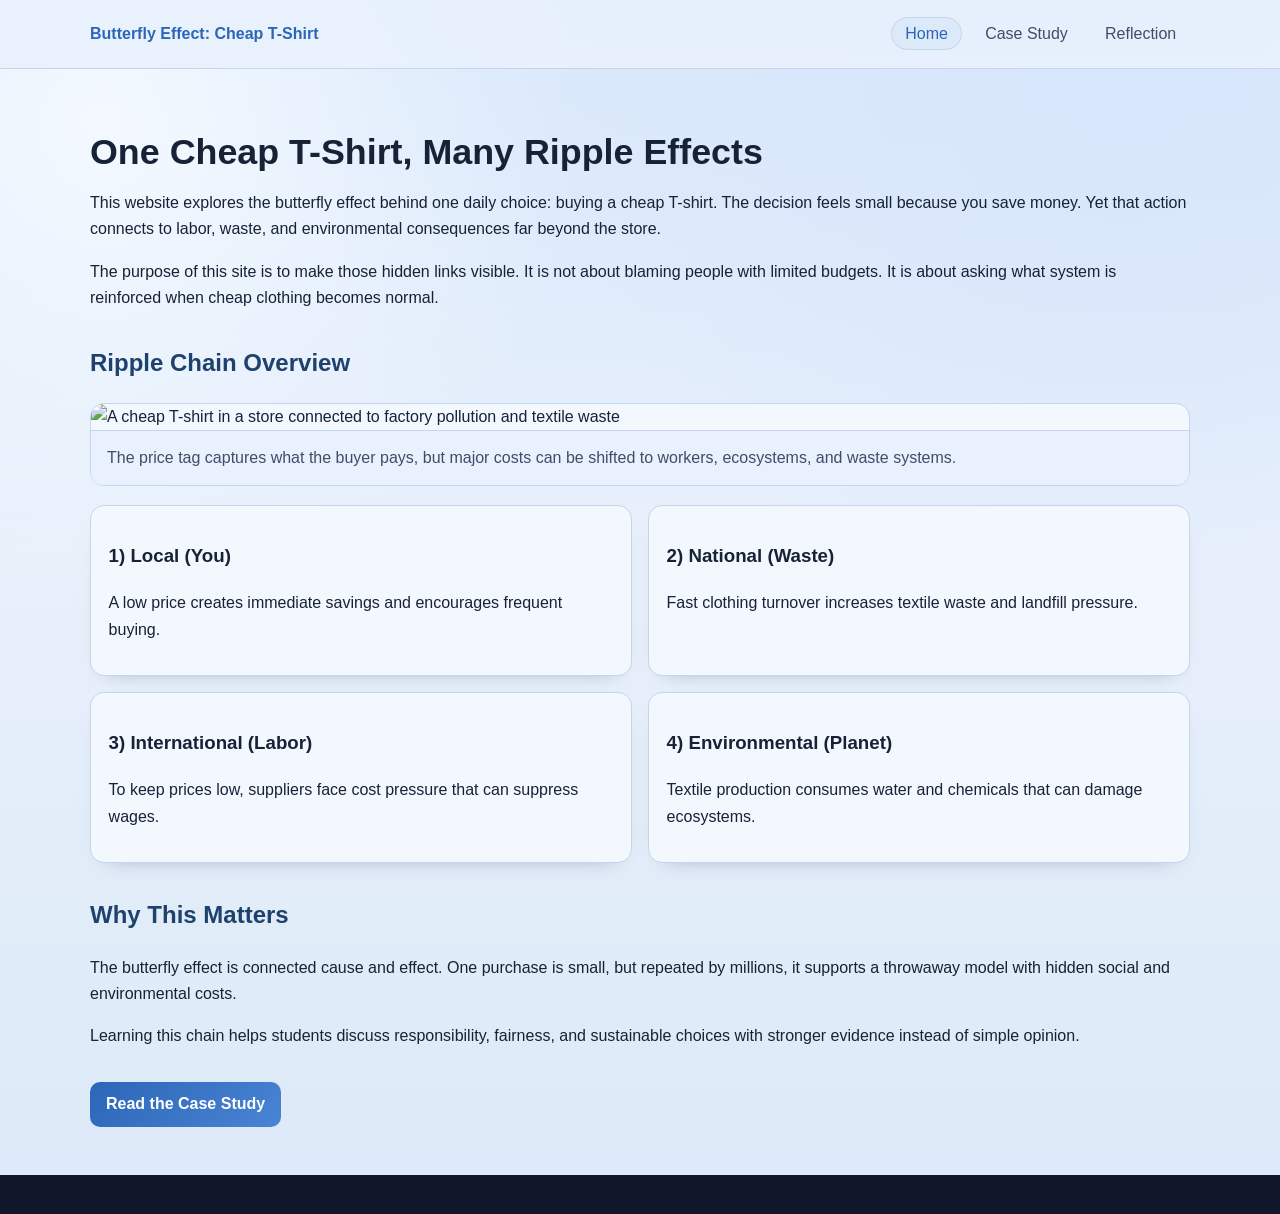
==== index.html @ c1b370d9 "LE SITE" ====
<!DOCTYPE html>
<html lang="en">
<head>
  <meta charset="UTF-8" />
  <meta name="viewport" content="width=device-width, initial-scale=1.0" />
  <title>Cheap T-Shirt, Big Consequences</title>
  <link rel="icon" type="image/png" href="assets/favicon.png" />
  <link rel="stylesheet" href="styles.css" />
</head>
<body>
  <header class="site-header">
    <nav class="nav container">
      <a class="logo" href="index.html">Butterfly Effect: Cheap T-Shirt</a>
      <ul class="nav-links">
        <li><a data-page="home" href="index.html">Home</a></li>
        <li><a data-page="case" href="case-study.html">Case Study</a></li>
        <li><a data-page="reflection" href="reflection.html">Reflection</a></li>
      </ul>
    </nav>
  </header>

  <main>
    <section class="hero container reveal">
      <h1>One Cheap T-Shirt, Many Ripple Effects</h1>
      <p>
        This website explores the butterfly effect behind one daily choice: buying a cheap T-shirt.
        The decision feels small because you save money. Yet that action connects to labor, waste,
        and environmental consequences far beyond the store.
      </p>
      <p>
        The purpose of this site is to make those hidden links visible. It is not about blaming people with
        limited budgets. It is about asking what system is reinforced when cheap clothing becomes normal.
      </p>
    </section>

    <section class="container reveal">
      <h2>Ripple Chain Overview</h2>
      <figure class="feature-visual">
        <img
          src="assets/depressionillustration.png"
          alt="A cheap T-shirt in a store connected to factory pollution and textile waste"
          loading="lazy"
        />
        <figcaption>
          The price tag captures what the buyer pays, but major costs can be shifted to workers, ecosystems,
          and waste systems.
        </figcaption>
      </figure>
      <div class="ripple-grid">
        <article class="card step">
          <h3>1) Local (You)</h3>
          <p>
            A low price creates immediate savings and encourages frequent buying.
          </p>
        </article>
        <article class="card step">
          <h3>2) National (Waste)</h3>
          <p>
            Fast clothing turnover increases textile waste and landfill pressure.
          </p>
        </article>
        <article class="card step">
          <h3>3) International (Labor)</h3>
          <p>
            To keep prices low, suppliers face cost pressure that can suppress wages.
          </p>
        </article>
        <article class="card step">
          <h3>4) Environmental (Planet)</h3>
          <p>
            Textile production consumes water and chemicals that can damage ecosystems.
          </p>
        </article>
      </div>
    </section>

    <section class="container reveal">
      <h2>Why This Matters</h2>
      <p>
        The butterfly effect is connected cause and effect. One purchase is small, but repeated by millions,
        it supports a throwaway model with hidden social and environmental costs.
      </p>
      <p>
        Learning this chain helps students discuss responsibility, fairness, and sustainable choices with stronger evidence instead of simple opinion.
      </p>
      <a class="button" href="case-study.html">Read the Case Study</a>
    </section>
  </main>

  <footer class="site-footer">
  </footer>

  <script src="script.js"></script>
</body>
</html>
---- styles.css ----
:root {
  --bg: #e8f0fb;
  --surface: #f3f8ff;
  --text: #172236;
  --muted: #3f4d68;
  --primary: #2b66b8;
  --secondary: #e16c46;
  --accent: #1c8f74;
  --border: #c5d5eb;
}

* {
  box-sizing: border-box;
}

body {
  margin: 0;
  font-family: "Segoe UI", Tahoma, Geneva, Verdana, sans-serif;
  color: var(--text);
  background:
    radial-gradient(circle at 8% 10%, #f4f9ff 0%, rgba(244, 249, 255, 0) 30%),
    radial-gradient(circle at 88% 6%, #d8e6fb 0%, rgba(216, 230, 251, 0) 35%),
    linear-gradient(180deg, #d7e7fb 0%, var(--bg) 45%, #dce9f8 100%);
  line-height: 1.65;
}

.container {
  width: min(1100px, 92%);
  margin: 0 auto;
}

.site-header {
  position: sticky;
  top: 0;
  z-index: 5;
  background: rgba(232, 241, 252, 0.9);
  backdrop-filter: blur(6px);
  border-bottom: 1px solid var(--border);
}

.nav {
  display: flex;
  justify-content: space-between;
  align-items: center;
  min-height: 68px;
  gap: 1rem;
}

.logo {
  text-decoration: none;
  color: var(--primary);
  font-weight: 700;
}

.nav-links {
  list-style: none;
  display: flex;
  gap: 0.6rem;
  padding: 0;
  margin: 0;
}

.nav-links a {
  text-decoration: none;
  color: var(--muted);
  padding: 0.45rem 0.8rem;
  border-radius: 999px;
  border: 1px solid transparent;
  transition: 0.2s ease;
}

.nav-links a:hover,
.nav-links a.active {
  color: var(--primary);
  border-color: var(--border);
  background: #dce9f8;
}

main {
  padding: 2rem 0 3rem;
}

.hero h1,
h1 {
  font-size: clamp(1.8rem, 2.8vw, 2.7rem);
  line-height: 1.2;
  margin-bottom: 0.8rem;
}

h2 {
  margin-top: 2rem;
  color: #1f416d;
}

.card {
  background: var(--surface);
  border: 1px solid var(--border);
  border-radius: 14px;
  padding: 1rem 1.1rem;
  box-shadow: 0 10px 20px -18px rgba(23, 34, 54, 0.5);
}

.ripple-grid,
.idea-grid {
  display: grid;
  grid-template-columns: repeat(2, minmax(0, 1fr));
  gap: 1rem;
}

.timeline {
  display: grid;
  gap: 1rem;
}

.feature-visual {
  margin: 1rem 0 1.2rem;
  background: var(--surface);
  border: 1px solid var(--border);
  border-radius: 14px;
  overflow: hidden;
}

.feature-visual img {
  display: block;
  width: 100%;
  height: auto;
}

.feature-visual figcaption {
  margin: 0;
  padding: 0.85rem 1rem;
  color: var(--muted);
  background: #e8f1fd;
  border-top: 1px solid var(--border);
}

.step-icon {
  display: inline-flex;
  width: 1.8rem;
  height: 1.8rem;
  align-items: center;
  justify-content: center;
  margin-right: 0.35rem;
  border-radius: 50%;
  background: #dde9f8;
  font-size: 1rem;
  vertical-align: -0.2rem;
}

.step {
  position: relative;
}

.button {
  display: inline-block;
  margin-top: 1rem;
  text-decoration: none;
  color: #fff;
  background: linear-gradient(135deg, var(--primary), #4a84d4);
  padding: 0.6rem 1rem;
  border-radius: 10px;
  font-weight: 600;
}

.questions ul {
  margin-top: 0.6rem;
  padding-left: 1.3rem;
}

.questions li {
  margin: 0.5rem 0;
}

.interactive input[type="range"] {
  -webkit-appearance: none;
  appearance: none;
  width: 100%;
  margin: 0.8rem 0;
  height: 0.45rem;
  border-radius: 999px;
  border: 1px solid #c8d8ee;
  background: linear-gradient(90deg, #9fc3f1, #f3a085);
  cursor: pointer;
}

.interactive input[type="range"]::-webkit-slider-thumb {
  -webkit-appearance: none;
  appearance: none;
  width: 1rem;
  height: 1rem;
  border-radius: 50%;
  background: #fff;
  border: 2px solid var(--secondary);
  box-shadow: 0 2px 6px rgba(23, 34, 54, 0.25);
}

.interactive input[type="range"]::-moz-range-thumb {
  width: 1rem;
  height: 1rem;
  border-radius: 50%;
  background: #fff;
  border: 2px solid var(--secondary);
  box-shadow: 0 2px 6px rgba(23, 34, 54, 0.25);
}

.impact-message {
  border-left: 4px solid var(--accent);
  padding-left: 0.8rem;
  color: #106b54;
  font-weight: 600;
}

.site-footer {
  background: #12162b;
  color: #dbe1ff;
  padding: 1.2rem 0;
}

.footer-content {
  display: flex;
  flex-wrap: wrap;
  justify-content: space-between;
  gap: 0.8rem;
  font-size: 0.92rem;
}

.reveal {
  opacity: 0;
  transform: translateY(14px);
  transition: opacity 0.55s ease, transform 0.55s ease;
}

.reveal.show {
  opacity: 1;
  transform: translateY(0);
}

@media (max-width: 800px) {
  .ripple-grid,
  .idea-grid {
    grid-template-columns: 1fr;
  }

  .nav {
    flex-direction: column;
    justify-content: center;
    padding: 0.6rem 0;
  }
}
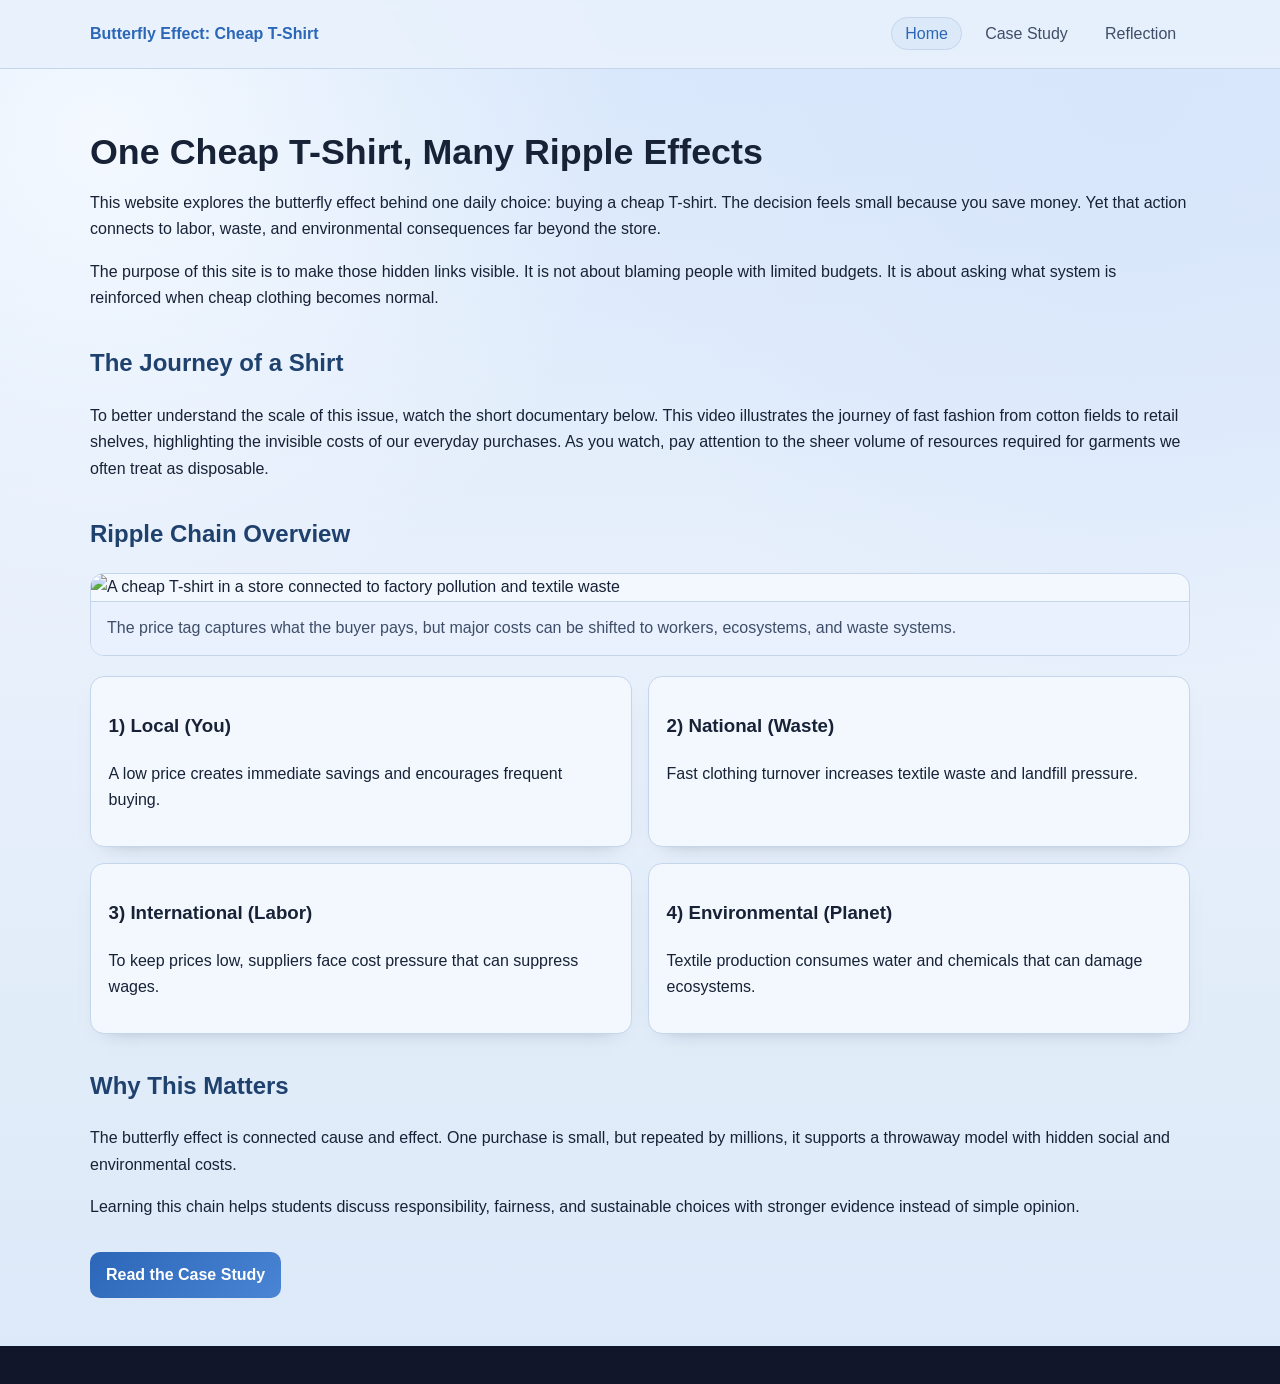
==== commit f06cc4b9: "Adding word to be in the 700-900 words range. Et j'ai refais un peu l'arrangement" ====
--- a/index.html
+++ b/index.html
@@ -31,6 +31,14 @@
         The purpose of this site is to make those hidden links visible. It is not about blaming people with
         limited budgets. It is about asking what system is reinforced when cheap clothing becomes normal.
       </p>
+    </section>
+
+    <section class="container reveal">
+      <h2>The Journey of a Shirt</h2>
+      <p>
+        To better understand the scale of this issue, watch the short documentary below. This video illustrates the journey of fast fashion from cotton fields to retail shelves, highlighting the invisible costs of our everyday purchases. As you watch, pay attention to the sheer volume of resources required for garments we often treat as disposable.
+      </p>
+      <!-- Paste your video <iframe> here -->
     </section>
 
     <section class="container reveal">
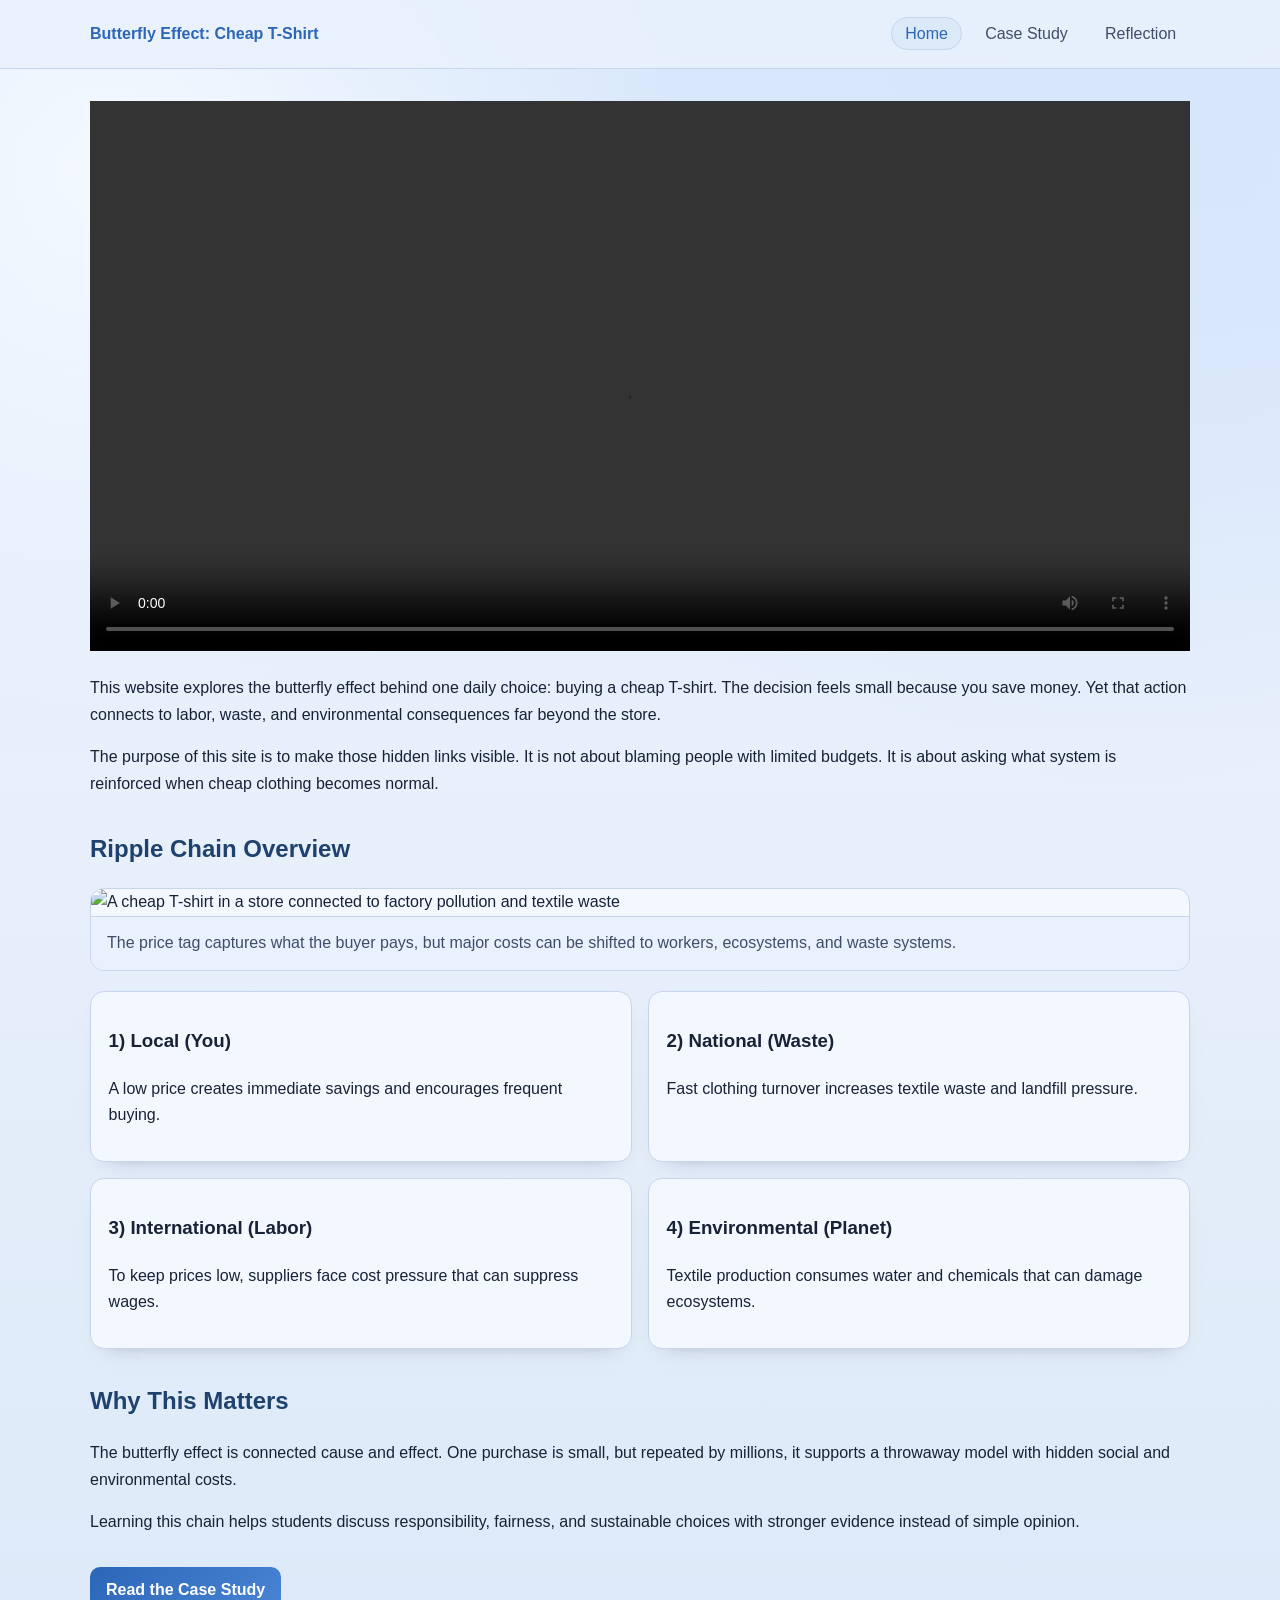
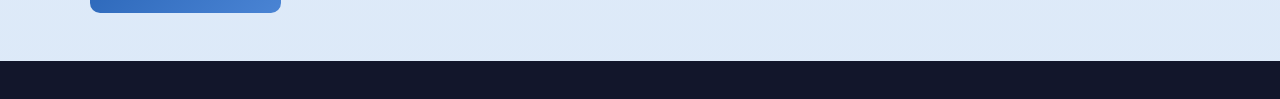
==== commit 66019517: "ajout video site web" ====
--- a/index.html
+++ b/index.html
@@ -20,8 +20,17 @@
   </header>
 
   <main>
+    <section class="container reveal">
+      
+      <div class="video-container">
+        <video controls width="100%" preload="metadata">
+          <source src="assets/presentation.mp4" type="video/mp4" />
+          <p>Your browser does not support the video tag.</p>
+        </video>
+      </div>
+    </section>
     <section class="hero container reveal">
-      <h1>One Cheap T-Shirt, Many Ripple Effects</h1>
+      
       <p>
         This website explores the butterfly effect behind one daily choice: buying a cheap T-shirt.
         The decision feels small because you save money. Yet that action connects to labor, waste,
@@ -33,13 +42,7 @@
       </p>
     </section>
 
-    <section class="container reveal">
-      <h2>The Journey of a Shirt</h2>
-      <p>
-        To better understand the scale of this issue, watch the short documentary below. This video illustrates the journey of fast fashion from cotton fields to retail shelves, highlighting the invisible costs of our everyday purchases. As you watch, pay attention to the sheer volume of resources required for garments we often treat as disposable.
-      </p>
-      <!-- Paste your video <iframe> here -->
-    </section>
+
 
     <section class="container reveal">
       <h2>Ripple Chain Overview</h2>
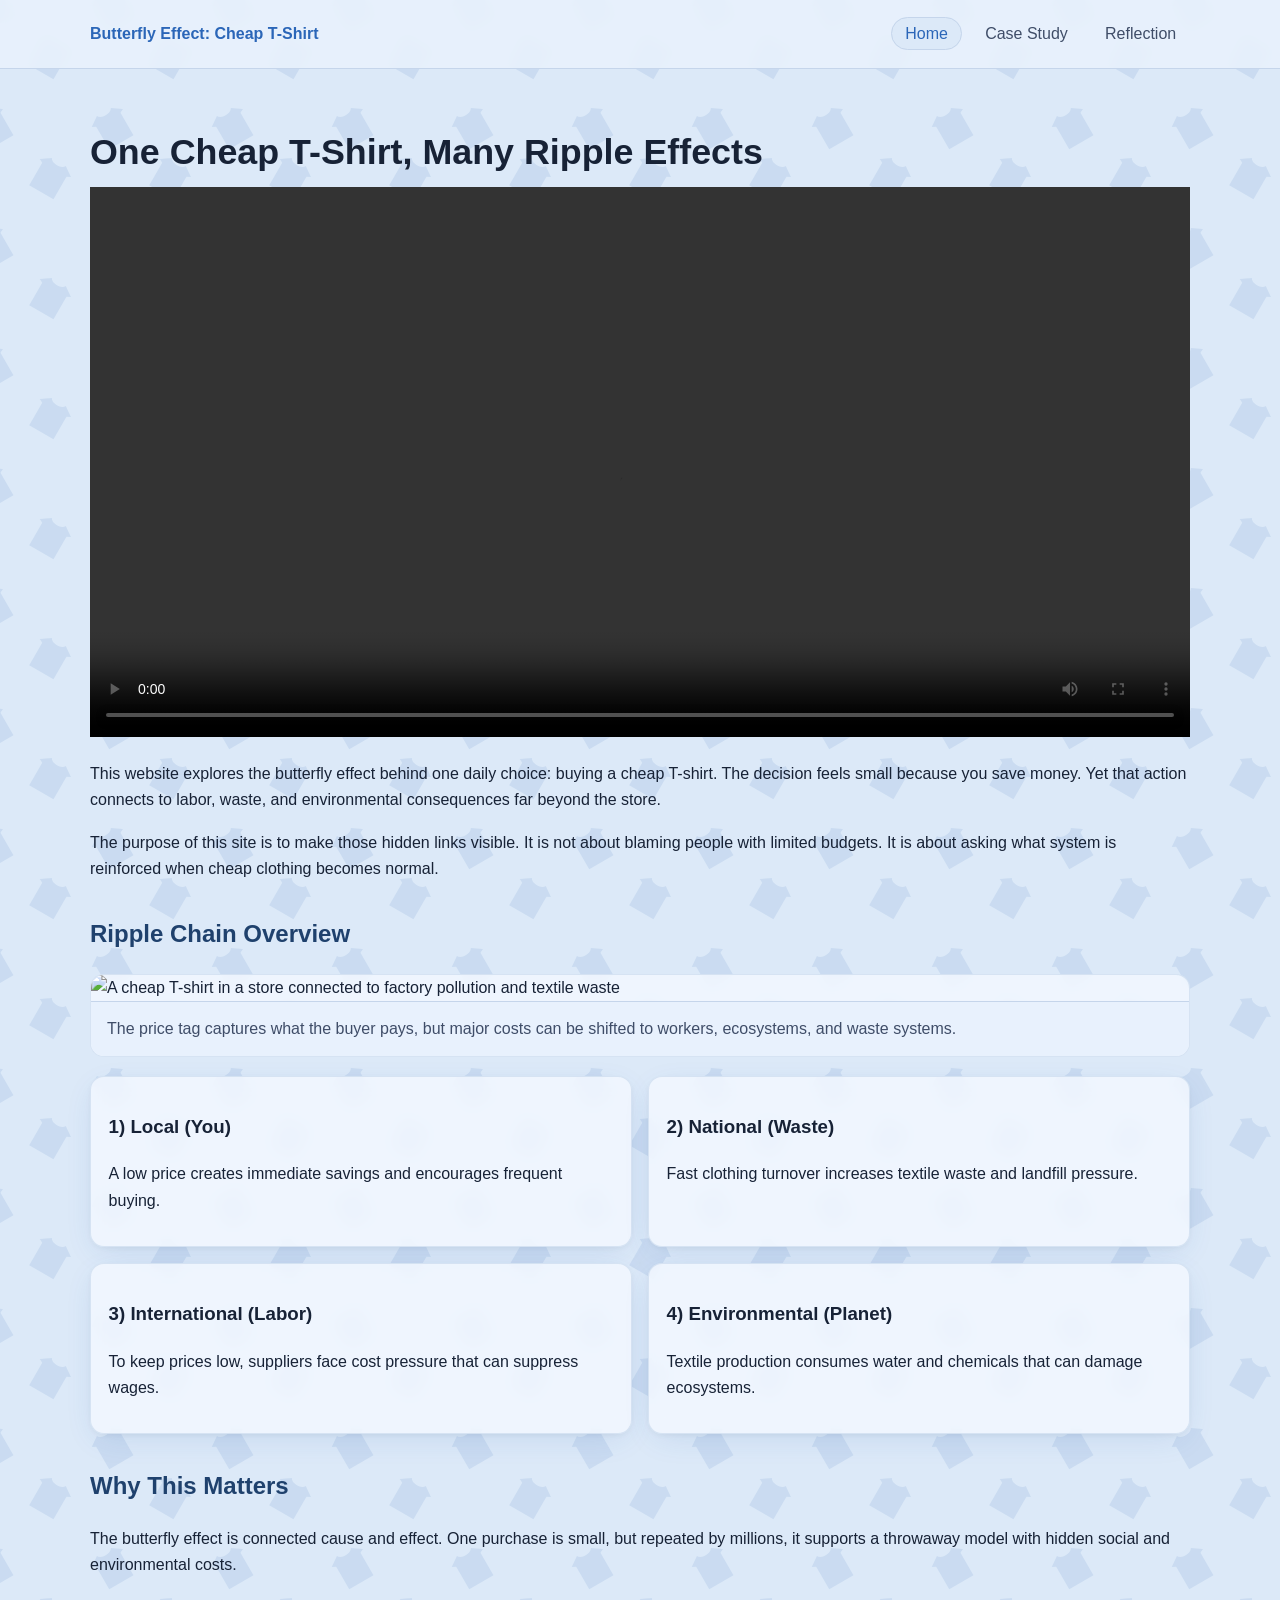
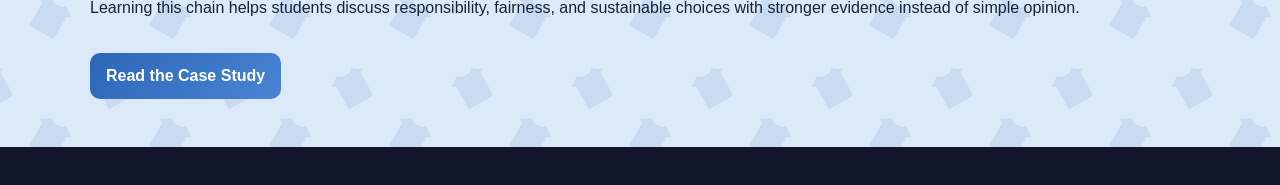
==== commit eff5e5d0: "Commit 6: Modfs Mineures v2" ====
--- a/index.html
+++ b/index.html
@@ -21,6 +21,7 @@
 
   <main>
     <section class="container reveal">
+      <h1>One Cheap T-Shirt, Many Ripple Effects</h1>
       
       <div class="video-container">
         <video controls width="100%" preload="metadata">
@@ -30,7 +31,6 @@
       </div>
     </section>
     <section class="hero container reveal">
-      
       <p>
         This website explores the butterfly effect behind one daily choice: buying a cheap T-shirt.
         The decision feels small because you save money. Yet that action connects to labor, waste,
--- a/styles.css
+++ b/styles.css
@@ -17,10 +17,13 @@
   margin: 0;
   font-family: "Segoe UI", Tahoma, Geneva, Verdana, sans-serif;
   color: var(--text);
-  background:
-    radial-gradient(circle at 8% 10%, #f4f9ff 0%, rgba(244, 249, 255, 0) 30%),
-    radial-gradient(circle at 88% 6%, #d8e6fb 0%, rgba(216, 230, 251, 0) 35%),
-    linear-gradient(180deg, #d7e7fb 0%, var(--bg) 45%, #dce9f8 100%);
+  background-color: #dce9f8;
+  background-image:
+    url("data:image/svg+xml,%3Csvg xmlns='http://www.w3.org/2000/svg' width='120' height='120'%3E%3Cg transform='rotate(30 60 60)'%3E%3Cpath d='M42 45 L32 52 L36 54 L36 80 L64 80 L64 54 L68 52 L58 45 C56 50 44 50 42 45 Z' fill='%232b66b8' opacity='0.10'/%3E%3C/g%3E%3C/svg%3E"),
+    url("data:image/svg+xml,%3Csvg xmlns='http://www.w3.org/2000/svg' width='120' height='120'%3E%3Cg transform='rotate(-30 60 60)'%3E%3Cpath d='M42 45 L32 52 L36 54 L36 80 L64 80 L64 54 L68 52 L58 45 C56 50 44 50 42 45 Z' fill='%232b66b8' opacity='0.10'/%3E%3C/g%3E%3C/svg%3E");
+  background-size: 120px 120px;
+  background-repeat: repeat;
+  background-position: 0 0, 60px 60px;
   line-height: 1.65;
 }
 
@@ -93,11 +96,13 @@
 }
 
 .card {
-  background: var(--surface);
-  border: 1px solid var(--border);
+  background: rgba(243, 248, 255, 0.82);
+  backdrop-filter: blur(8px);
+  -webkit-backdrop-filter: blur(8px);
+  border: 1px solid rgba(197, 213, 235, 0.6);
   border-radius: 14px;
   padding: 1rem 1.1rem;
-  box-shadow: 0 10px 20px -18px rgba(23, 34, 54, 0.5);
+  box-shadow: 0 8px 32px -8px rgba(43, 102, 184, 0.15), 0 2px 8px -2px rgba(23, 34, 54, 0.08);
 }
 
 .ripple-grid,
@@ -114,8 +119,10 @@
 
 .feature-visual {
   margin: 1rem 0 1.2rem;
-  background: var(--surface);
-  border: 1px solid var(--border);
+  background: rgba(243, 248, 255, 0.82);
+  backdrop-filter: blur(8px);
+  -webkit-backdrop-filter: blur(8px);
+  border: 1px solid rgba(197, 213, 235, 0.6);
   border-radius: 14px;
   overflow: hidden;
 }
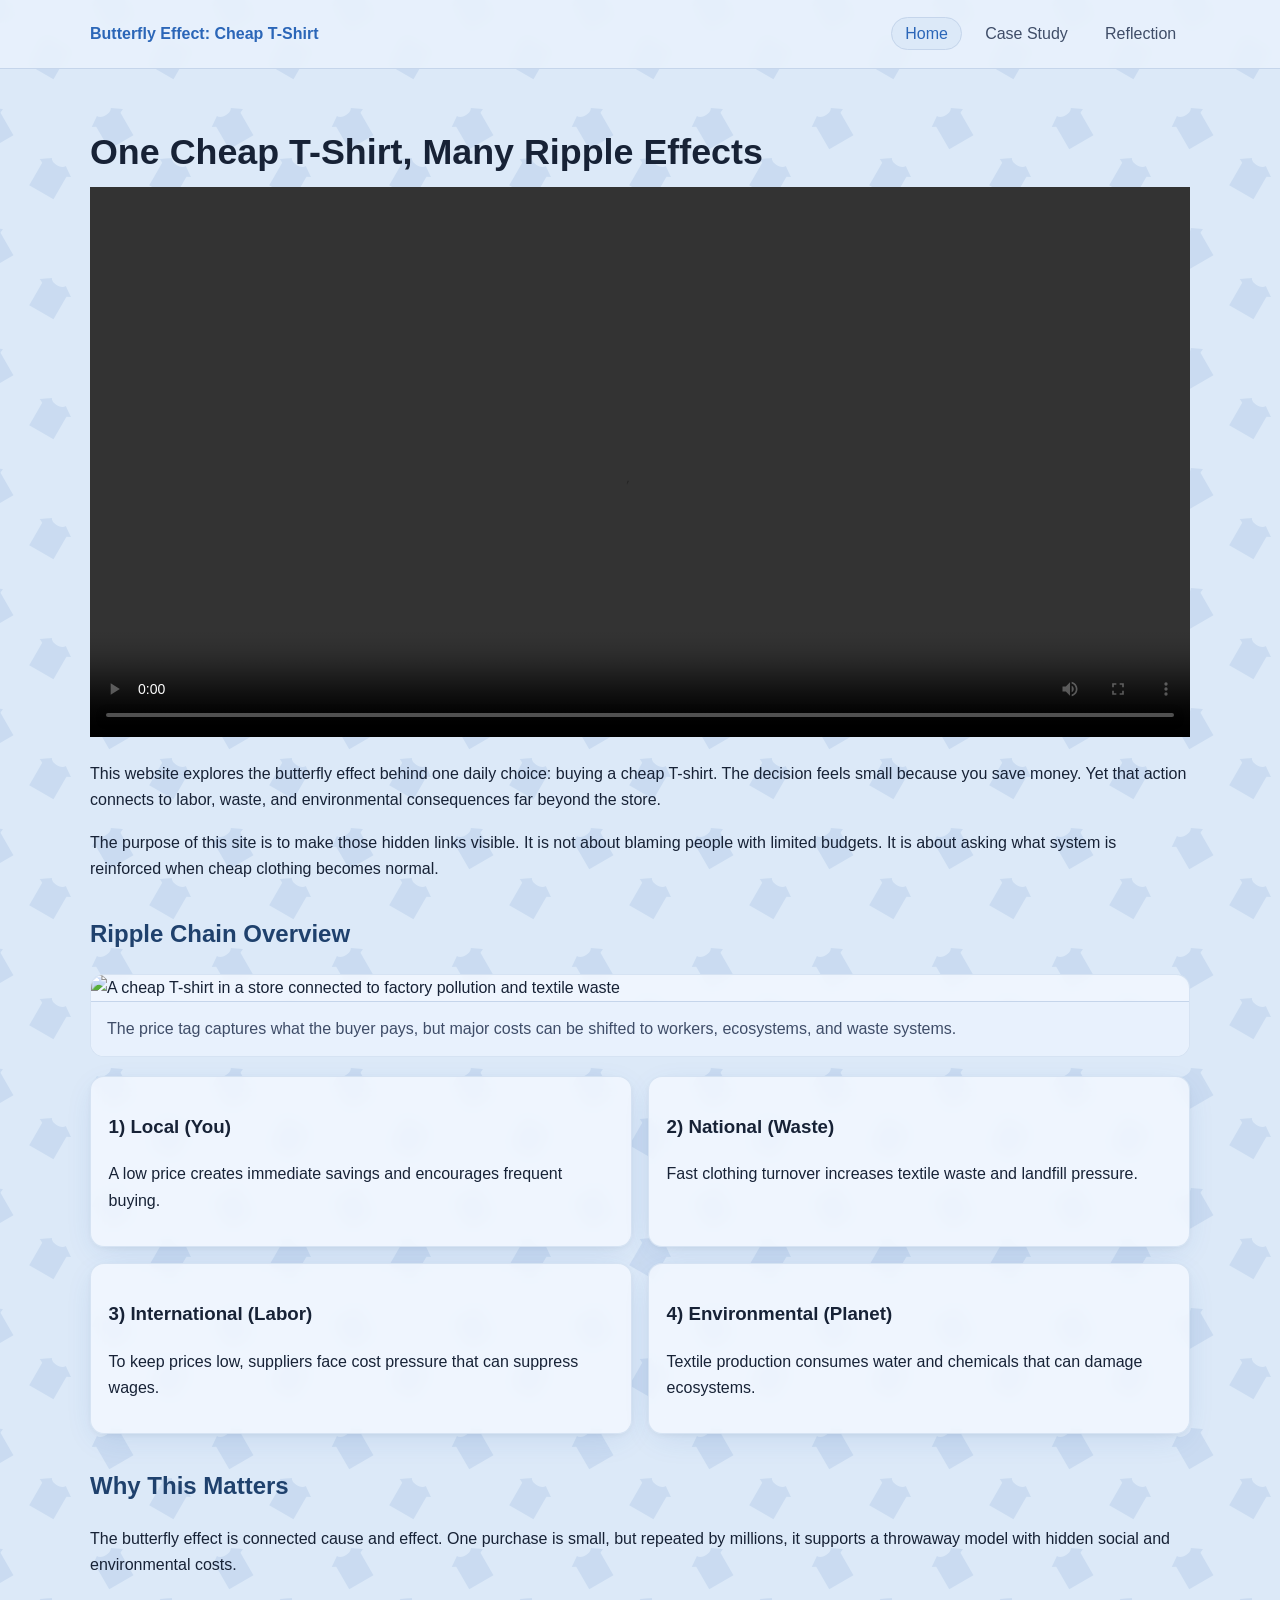
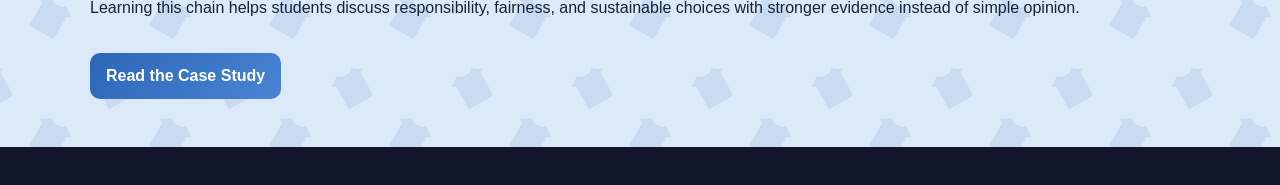
==== commit 25f89817: "Commit 8: Modfs Mineures v4" ====
--- a/index.html
+++ b/index.html
@@ -8,6 +8,7 @@
   <link rel="stylesheet" href="styles.css" />
 </head>
 <body>
+  <div id="progress-bar"></div>
   <header class="site-header">
     <nav class="nav container">
       <a class="logo" href="index.html">Butterfly Effect: Cheap T-Shirt</a>
--- a/styles.css
+++ b/styles.css
@@ -254,3 +254,76 @@
     padding: 0.6rem 0;
   }
 }
+
+.impact-chart {
+  margin-top: 1.2rem;
+  display: flex;
+  flex-wrap: wrap;
+  gap: 1.5rem;
+  font-weight: 600;
+  color: var(--text);
+}
+
+.impact-chart span {
+  display: flex;
+  flex-direction: column;
+  align-items: center;
+  gap: 0.2rem;
+  font-size: 0.9rem;
+}
+
+.chart-row {
+  display: flex;
+  align-items: center;
+  gap: 0.75rem;
+}
+
+.chart-label {
+  width: 80px;
+  font-size: 0.9rem;
+  color: var(--muted);
+}
+
+.chart-label-text {
+  font-size: 0.82rem;
+  color: var(--muted);
+  font-weight: 400;
+}
+
+.chart-track {
+  flex: 1;
+  height: 10px;
+  background: #dce9f8;
+  border-radius: 999px;
+  overflow: hidden;
+}
+
+.chart-fill {
+  height: 100%;
+  border-radius: 999px;
+  transition: width 0.4s ease;
+  width: 0%;
+}
+
+.chart-fill.blue { background: var(--primary); }
+.chart-fill.orange { background: var(--secondary); }
+.chart-fill.green { background: var(--accent); }
+
+.chart-stat {
+  width: 80px;
+  font-size: 0.88rem;
+  font-weight: 600;
+  color: var(--text);
+  text-align: right;
+}
+
+#progress-bar {
+  position: fixed;
+  top: 0;
+  left: 0;
+  height: 5px;
+  width: 0%;
+  background: linear-gradient(90deg, var(--primary), var(--accent));
+  z-index: 100;
+  transition: width 0.1s ease;
+}
